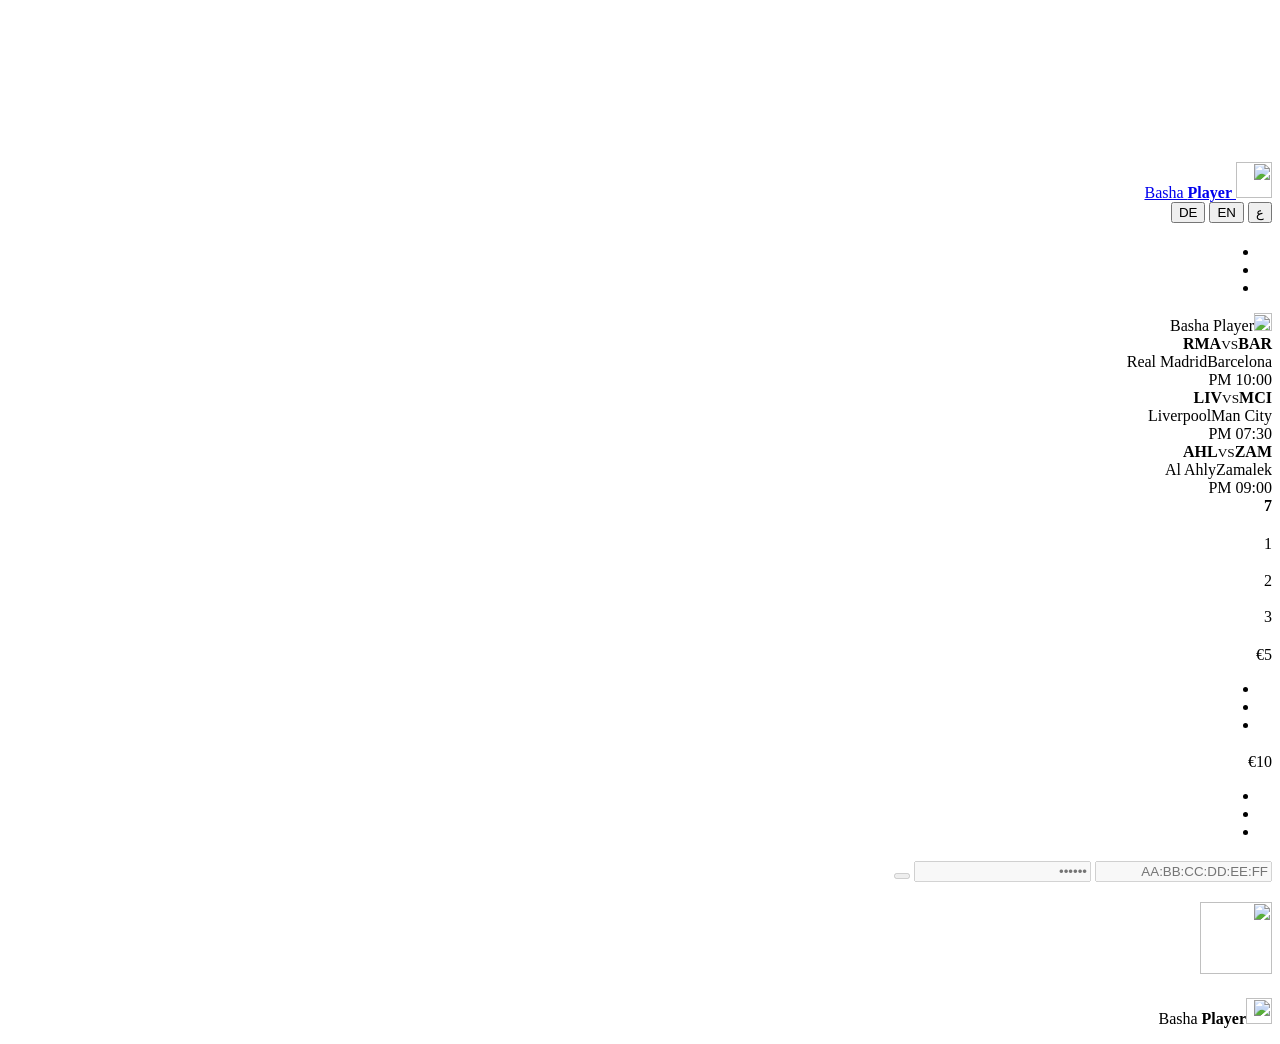
==== docs/site/index.html @ cc642417 "Landing page prototype: index.html" ====
<!doctype html>
<html lang="ar" dir="rtl">
<head>
<meta charset="utf-8">
<meta name="viewport" content="width=device-width, initial-scale=1, viewport-fit=cover">
<title>Basha Player | باشا بلاير</title>
<meta name="description" content="Basha Player: a premium IPTV player for your own playlist. 7 days free.">
<meta name="theme-color" content="#060A13">
<link rel="icon" href="logo.svg" type="image/svg+xml">
<link rel="preconnect" href="https://fonts.googleapis.com">
<link rel="preconnect" href="https://fonts.gstatic.com" crossorigin>
<link href="https://fonts.googleapis.com/css2?family=Cairo:wght@400;600;800;900&family=Inter:wght@400;600;800&display=swap" rel="stylesheet">
<link rel="stylesheet" href="style.css">
</head>
<body>
<script>if(location.search)document.documentElement.classList.add("nofx")</script>
<canvas id="bg" aria-hidden="true"></canvas>
<div class="grain" aria-hidden="true"></div>

<header class="nav" id="top">
  <a class="brand" href="#top" aria-label="Basha Player">
    <img src="logo.svg" alt="" width="36" height="36">
    <span>Basha <b>Player</b></span>
  </a>
  <nav class="links">
    <a href="#features" data-i18n="nav_features"></a>
    <a href="#how" data-i18n="nav_how"></a>
    <a href="#pricing" data-i18n="nav_pricing"></a>
    <a href="#faq" data-i18n="nav_faq"></a>
  </nav>
  <div class="tools">
    <div class="lang" role="group" aria-label="Language">
      <button type="button" data-lang="ar" class="on">ع</button>
      <button type="button" data-lang="en">EN</button>
      <button type="button" data-lang="de">DE</button>
    </div>
    <a class="btn btn-ghost sm" href="#activate" data-i18n="nav_activate"></a>
  </div>
</header>

<main id="home">
<section class="hero">
  <div class="hero-text reveal">
    <span class="pill"><i class="dot"></i><span data-i18n="hero_pill"></span></span>
    <h1><span data-i18n="hero_h1a"></span> <em data-i18n="hero_h1b"></em></h1>
    <p class="lead" data-i18n="hero_lead"></p>
    <div class="cta">
      <a class="btn btn-gold" href="https://files.instinct.com/9qezgj1qcyme-basha-player" data-i18n="cta_download"></a>
      <a class="btn btn-ghost" href="#features" data-i18n="cta_features"></a>
    </div>
    <ul class="mini">
      <li data-i18n="mini1"></li><li data-i18n="mini2"></li><li data-i18n="mini3"></li>
    </ul>
  </div>

  <div class="stage reveal" aria-hidden="true">
    <div class="glow"></div>
    <div class="phone" id="phone">
      <div class="screen">
        <div class="app-top">
          <div class="app-logo"><img src="logo.svg" alt="" width="18" height="18"><span>Basha Player</span></div>
          <div class="app-chips"><span class="on" data-i18n="chip_live"></span><span data-i18n="chip_movies"></span><span data-i18n="chip_series"></span></div>
          <div class="app-search"></div>
        </div>
        <div class="app-banner"><i></i><span data-i18n="app_banner"></span></div>
        <div class="app-title" data-i18n="app_today"></div>
        <div class="app-cards">
          <div class="mc live">
            <span class="badge" data-i18n="app_live"></span>
            <div class="teams"><b>RMA</b><small>VS</small><b>BAR</b></div>
            <div class="meta"><span>Real Madrid</span><span>Barcelona</span></div>
            <div class="time">10:00 PM</div>
          </div>
          <div class="mc">
            <div class="teams"><b>LIV</b><small>VS</small><b>MCI</b></div>
            <div class="meta"><span>Liverpool</span><span>Man City</span></div>
            <div class="time">07:30 PM</div>
          </div>
          <div class="mc">
            <div class="teams"><b>AHL</b><small>VS</small><b>ZAM</b></div>
            <div class="meta"><span>Al Ahly</span><span>Zamalek</span></div>
            <div class="time">09:00 PM</div>
          </div>
        </div>
        <div class="app-rows"><i></i><i></i><i></i><i></i><i></i></div>
      </div>
    </div>
    <div class="float f1"><b>7</b><span data-i18n="float_trial"></span></div>
    <div class="float f2"><span class="rd"></span><span data-i18n="float_live"></span></div>
  </div>
</section>

<section class="sec" id="features">
  <div class="sec-head reveal"><h2 data-i18n="feat_h"></h2><p data-i18n="feat_p"></p></div>
  <div class="grid" id="featGrid"></div>
</section>

<section class="sec" id="how">
  <div class="sec-head reveal"><h2 data-i18n="how_h"></h2></div>
  <div class="steps">
    <div class="step reveal"><span class="n">1</span><h3 data-i18n="s1_h"></h3><p data-i18n="s1_p"></p></div>
    <div class="step reveal"><span class="n">2</span><h3 data-i18n="s2_h"></h3><p data-i18n="s2_p"></p></div>
    <div class="step reveal"><span class="n">3</span><h3 data-i18n="s3_h"></h3><p data-i18n="s3_p"></p></div>
  </div>
</section>

<section class="sec" id="pricing">
  <div class="sec-head reveal"><h2 data-i18n="price_h"></h2><p data-i18n="price_p"></p></div>
  <div class="prices">
    <article class="plan reveal">
      <h3 data-i18n="plan1"></h3>
      <div class="amt"><span class="cur">€</span>5<small data-i18n="per_year"></small></div>
      <ul><li data-i18n="pl_a"></li><li data-i18n="pl_b"></li><li data-i18n="pl_c"></li></ul>
      <a class="btn btn-ghost" href="#activate" data-i18n="plan_cta"></a>
    </article>
    <article class="plan best reveal">
      <span class="ribbon" data-i18n="best"></span>
      <h3 data-i18n="plan2"></h3>
      <div class="amt"><span class="cur">€</span>10<small data-i18n="once"></small></div>
      <ul><li data-i18n="pl_a"></li><li data-i18n="pl_b"></li><li data-i18n="pl_d"></li></ul>
      <a class="btn btn-gold" href="#activate" data-i18n="plan_cta"></a>
    </article>
  </div>
  <p class="note reveal" data-i18n="price_note"></p>
</section>

<section class="sec" id="activate">
  <div class="act reveal">
    <h2 data-i18n="act_h"></h2>
    <p data-i18n="act_p"></p>
    <div class="fake">
      <label><span data-i18n="act_mac"></span><input type="text" disabled placeholder="AA:BB:CC:DD:EE:FF"></label>
      <label><span data-i18n="act_key"></span><input type="text" disabled placeholder="••••••"></label>
      <button type="button" class="btn btn-gold" disabled data-i18n="act_btn"></button>
    </div>
    <small class="soon" data-i18n="act_soon"></small>
  </div>
</section>

<section class="sec" id="faq">
  <div class="sec-head reveal"><h2 data-i18n="faq_h"></h2></div>
  <div class="faq reveal" id="faqList"></div>
</section>

<section class="sec dl">
  <div class="dl-card reveal">
    <img src="logo.svg" alt="" width="72" height="72">
    <h2 data-i18n="dl_h"></h2>
    <p data-i18n="dl_p"></p>
    <a class="btn btn-gold lg" href="https://files.instinct.com/9qezgj1qcyme-basha-player" data-i18n="cta_download"></a>
    <small data-i18n="dl_small"></small>
  </div>
</section>
</main>

<section class="legal" id="legal" hidden>
  <div class="legal-in">
    <a class="back" href="#top" data-i18n="legal_back"></a>
    <h2 data-i18n="legal_h"></h2>
    <p data-i18n="legal_ph"></p>
    <p data-i18n="legal_1"></p>
    <p data-i18n="legal_2"></p>
  </div>
</section>

<footer class="foot">
  <div class="brand"><img src="logo.svg" alt="" width="26" height="26"><span>Basha <b>Player</b></span></div>
  <p data-i18n="foot_note"></p>
  <a href="#legal" data-i18n="legal_h"></a>
</footer>

<script src="i18n.js"></script>
<script src="app.js"></script>
</body>
</html>
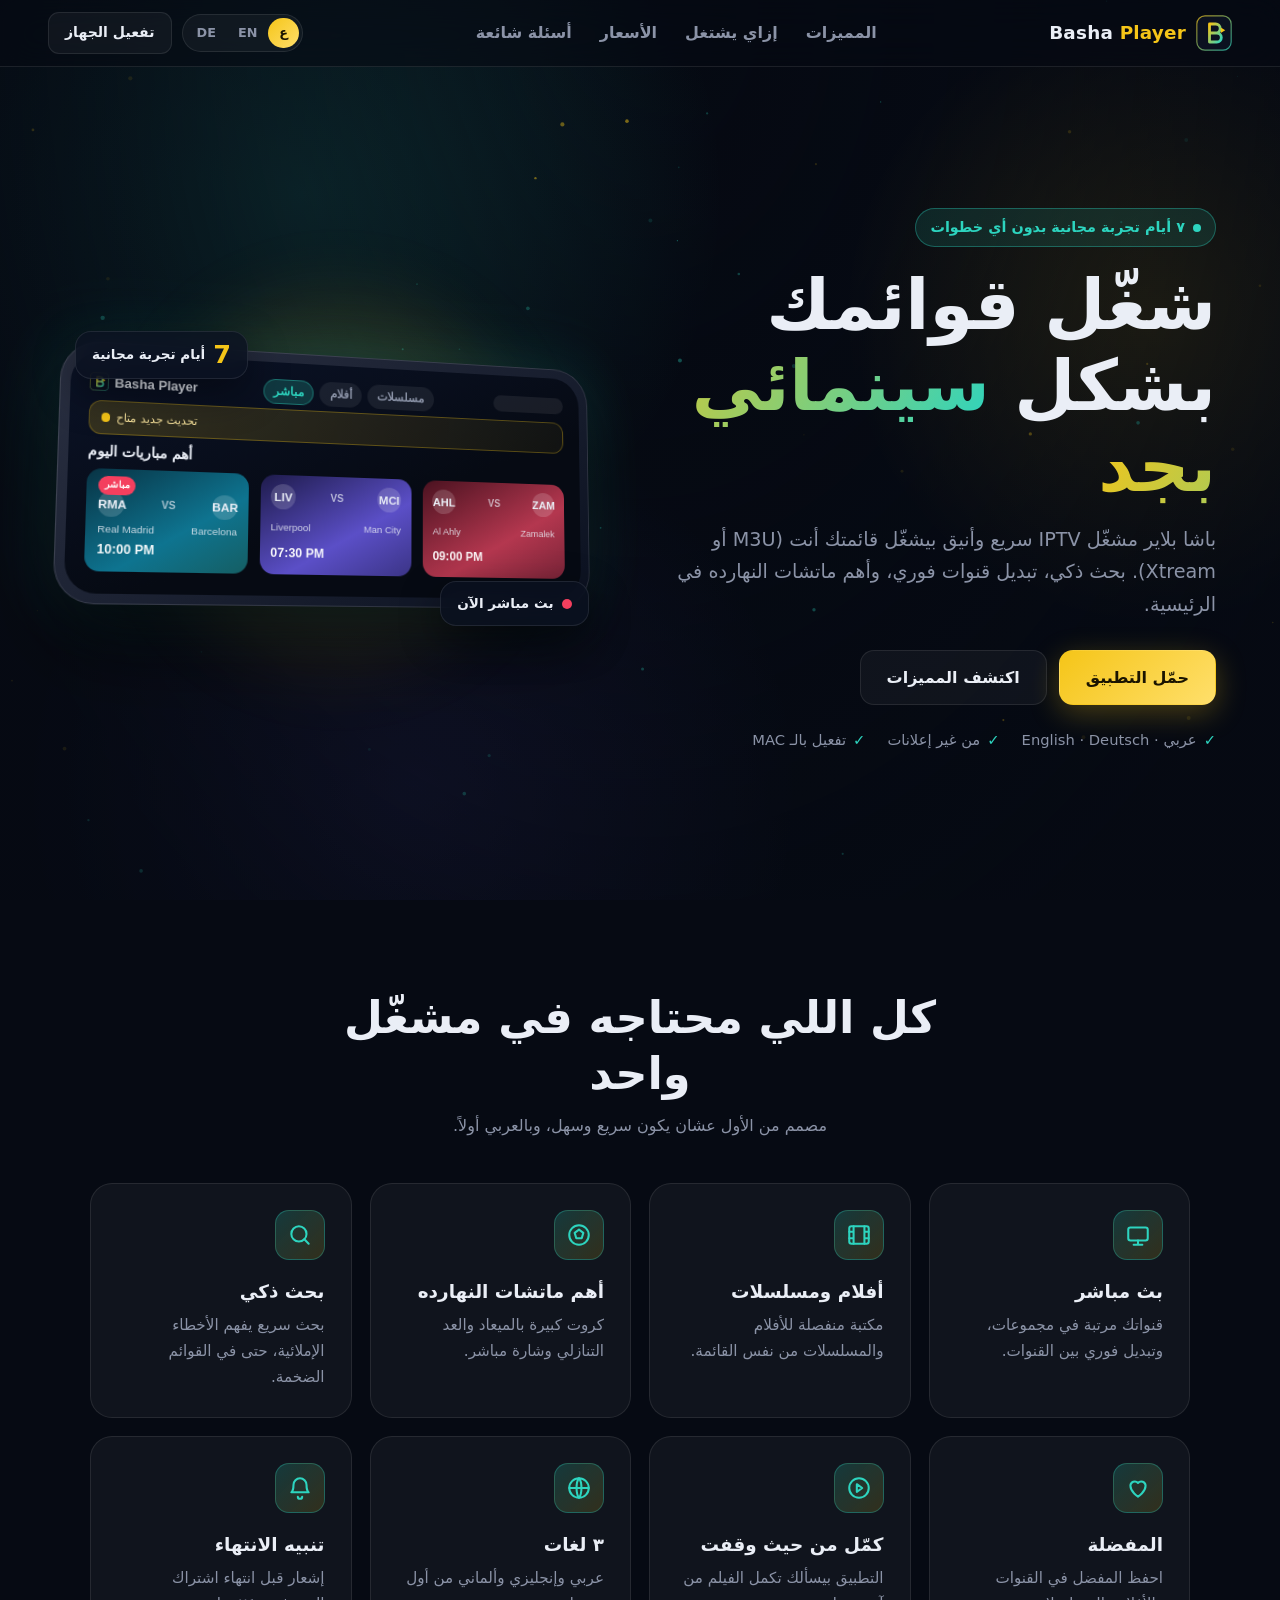
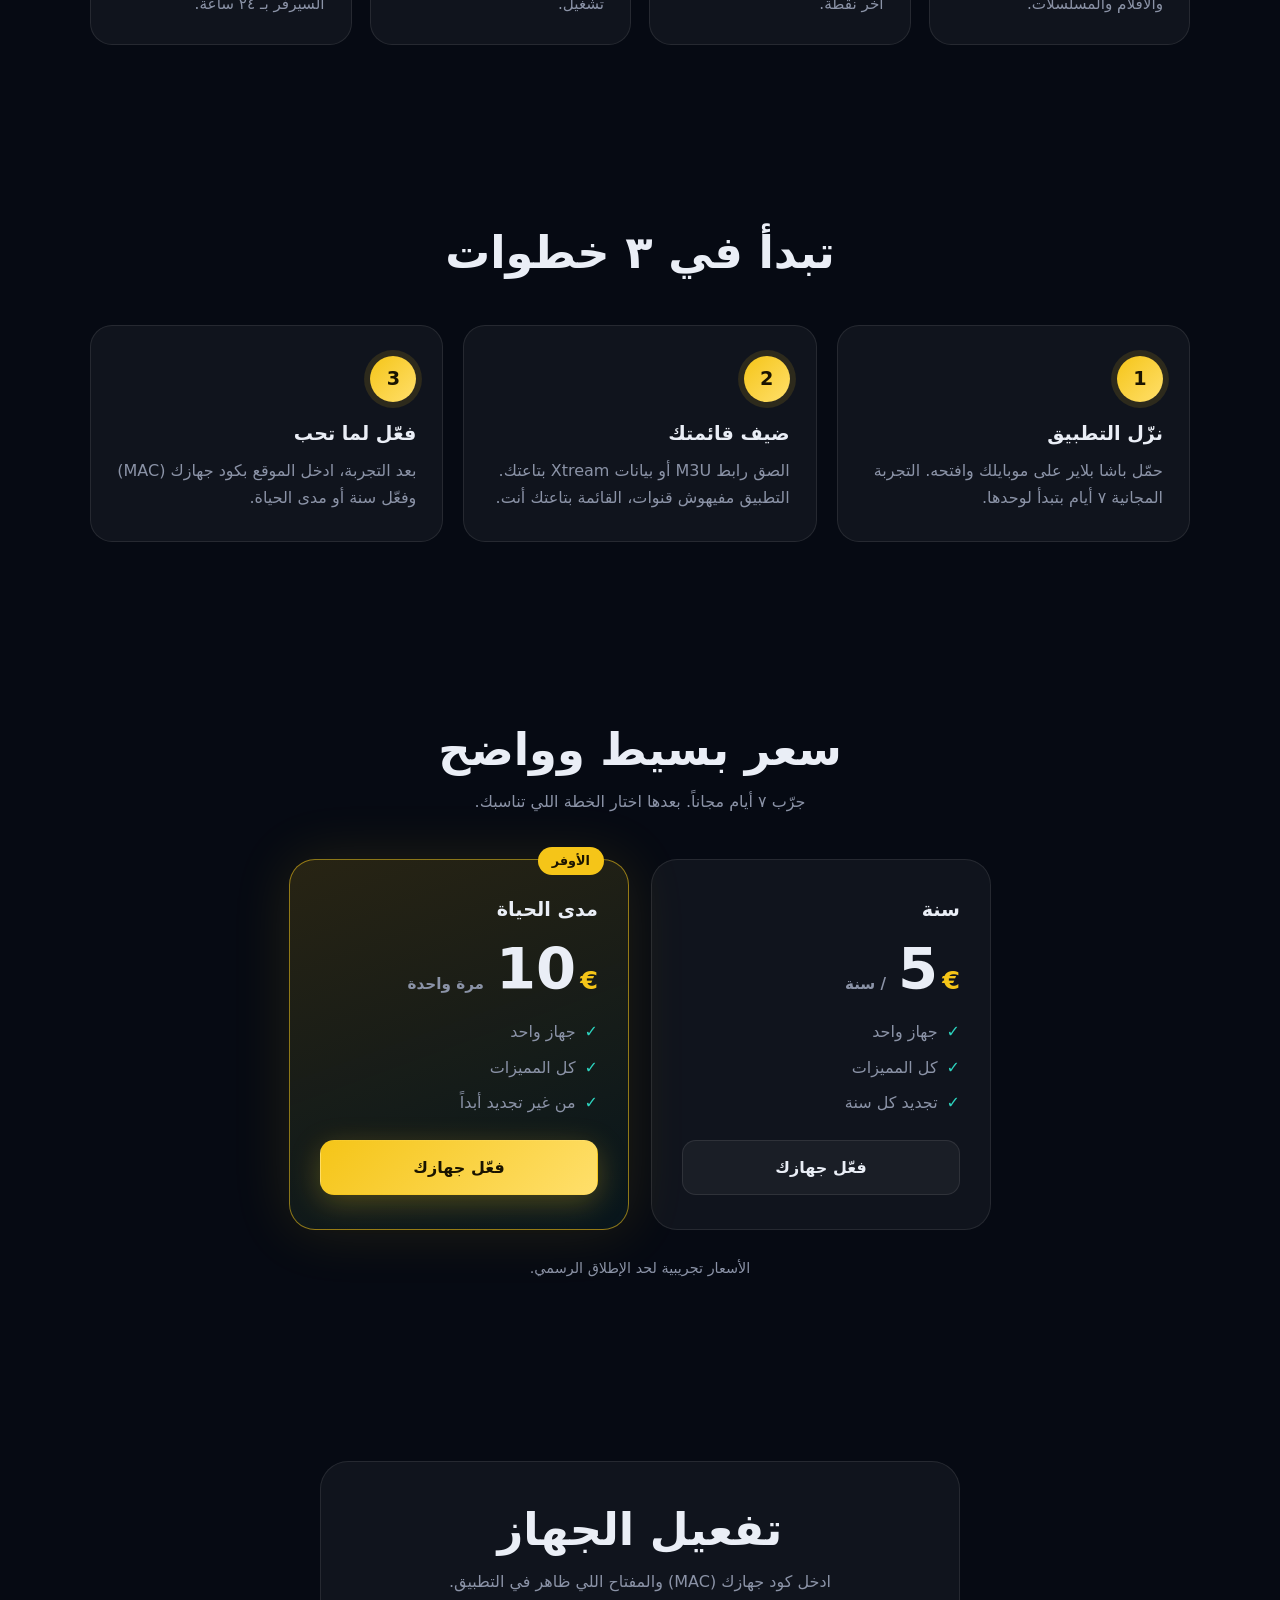
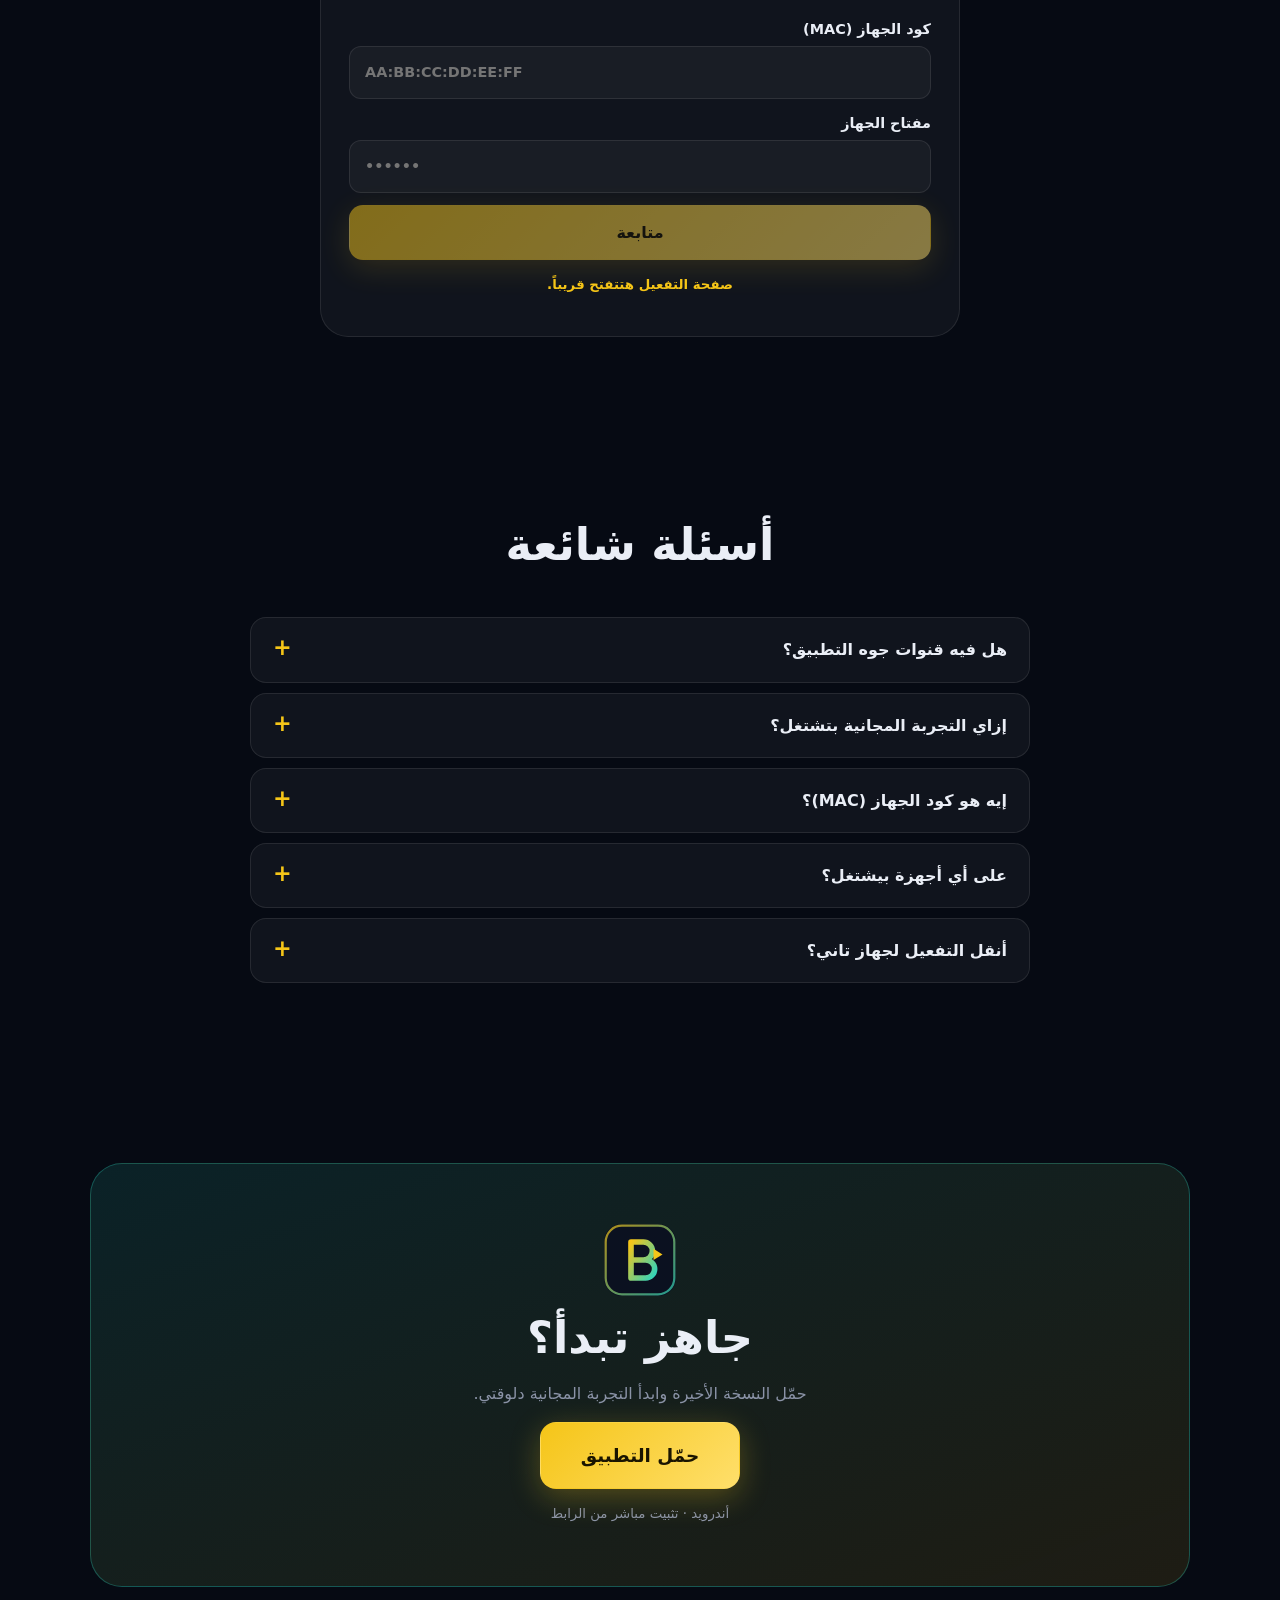
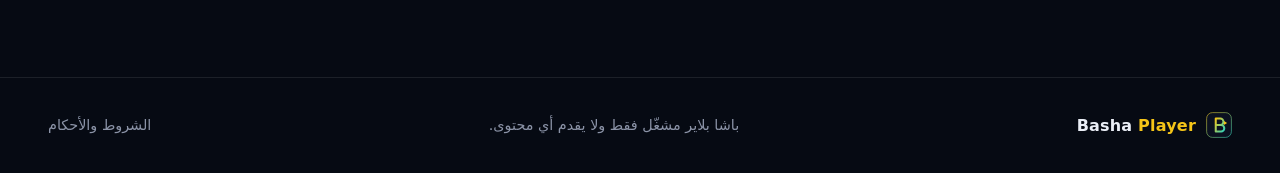
==== commit 1fb37a98: "Site v2 (no-IPTV copy, devices strip): index.html" ====
--- a/docs/site/index.html
+++ b/docs/site/index.html
@@ -4,7 +4,7 @@
 <meta charset="utf-8">
 <meta name="viewport" content="width=device-width, initial-scale=1, viewport-fit=cover">
 <title>Basha Player | باشا بلاير</title>
-<meta name="description" content="Basha Player: a premium IPTV player for your own playlist. 7 days free.">
+<meta name="description" content="Basha Player: a premium media player for your own playlists. 7 days free.">
 <meta name="theme-color" content="#060A13">
 <link rel="icon" href="logo.svg" type="image/svg+xml">
 <link rel="preconnect" href="https://fonts.googleapis.com">
@@ -90,6 +90,12 @@
   </div>
 </section>
 
+
+<section class="devices reveal" id="devices" aria-label="Compatible devices">
+  <p class="dev-h" data-i18n="dev_h"></p>
+  <div class="marquee"><div class="track" id="devTrack"></div></div>
+</section>
+
 <section class="sec" id="features">
   <div class="sec-head reveal"><h2 data-i18n="feat_h"></h2><p data-i18n="feat_p"></p></div>
   <div class="grid" id="featGrid"></div>
@@ -160,6 +166,7 @@
     <p data-i18n="legal_ph"></p>
     <p data-i18n="legal_1"></p>
     <p data-i18n="legal_2"></p>
+    <p data-i18n="legal_3"></p>
   </div>
 </section>
 
--- a/docs/site/style.css
+++ b/docs/site/style.css
@@ -0,0 +1,170 @@
+:root{--bg:#060A13;--text:#EAEEF6;--muted:#8B93A7;--teal:#2DD4BF;--teal2:#14B8A6;--gold:#F5C518;--red:#F43F5E;--panel:rgba(255,255,255,.045);--panel2:rgba(255,255,255,.07);--stroke:rgba(255,255,255,.09);--r:22px}
+*{box-sizing:border-box;margin:0;padding:0}
+html{scroll-behavior:smooth;scroll-padding-top:84px}
+body{background:var(--bg);color:var(--text);font-family:'Cairo','Inter',system-ui,sans-serif;line-height:1.7;overflow-x:hidden;-webkit-font-smoothing:antialiased}
+html[lang=en] body,html[lang=de] body{font-family:'Inter','Cairo',system-ui,sans-serif;line-height:1.6}
+a{color:inherit;text-decoration:none}
+#bg{position:fixed;inset:0;width:100%;height:100%;z-index:-2}
+.grain{position:fixed;inset:0;z-index:-1;pointer-events:none;background:radial-gradient(ellipse at 50% 0,rgba(6,10,19,0) 0,rgba(6,10,19,.65) 85%)}
+
+/* nav */
+.nav{position:fixed;top:0;inset-inline:0;z-index:20;display:flex;align-items:center;justify-content:space-between;gap:16px;padding:12px clamp(16px,4vw,48px);background:rgba(6,10,19,.55);backdrop-filter:blur(16px);-webkit-backdrop-filter:blur(16px);border-bottom:1px solid var(--stroke)}
+.brand{display:flex;align-items:center;gap:10px;font-weight:800;font-size:1.15rem;letter-spacing:.2px}
+.brand b{color:var(--gold)}
+.links{display:flex;gap:28px;font-weight:600;color:var(--muted)}
+.links a{transition:color .25s;position:relative}
+.links a:hover{color:var(--text)}
+.links a::after{content:"";position:absolute;inset-inline:0;bottom:-4px;height:2px;background:linear-gradient(90deg,var(--gold),var(--teal));transform:scaleX(0);transition:transform .3s}
+.links a:hover::after{transform:scaleX(1)}
+.tools{display:flex;align-items:center;gap:10px}
+.lang{display:flex;background:var(--panel);border:1px solid var(--stroke);border-radius:999px;padding:3px}
+.lang button{border:0;background:transparent;color:var(--muted);font:inherit;font-weight:800;font-size:.8rem;padding:4px 11px;border-radius:999px;cursor:pointer;transition:.25s}
+.lang button.on{background:linear-gradient(135deg,var(--gold),#ffdf6b);color:#1a1400}
+
+/* buttons */
+.btn{display:inline-flex;align-items:center;justify-content:center;gap:8px;font:inherit;font-weight:800;padding:13px 26px;border-radius:14px;border:1px solid var(--stroke);cursor:pointer;transition:transform .25s,box-shadow .25s,background .25s;position:relative;overflow:hidden}
+.btn.sm{padding:8px 16px;font-size:.88rem;border-radius:11px}
+.btn.lg{padding:17px 40px;font-size:1.15rem;border-radius:16px}
+.btn-gold{background:linear-gradient(135deg,var(--gold),#ffdf6b);color:#1a1400;border-color:transparent;box-shadow:0 8px 30px rgba(245,197,24,.28)}
+.btn-gold:hover{transform:translateY(-3px);box-shadow:0 14px 40px rgba(245,197,24,.42)}
+.btn-gold::after{content:"";position:absolute;top:0;inset-inline-start:-60%;width:40%;height:100%;background:linear-gradient(100deg,transparent,rgba(255,255,255,.55),transparent);transform:skewX(-20deg);animation:shine 3.6s infinite}
+@keyframes shine{0%{inset-inline-start:-60%}55%,100%{inset-inline-start:130%}}
+.btn-ghost{background:var(--panel);color:var(--text)}
+.btn-ghost:hover{background:var(--panel2);border-color:rgba(45,212,191,.45);transform:translateY(-3px)}
+.btn[disabled]{opacity:.5;cursor:not-allowed}
+
+/* hero */
+.hero{min-height:min(100svh,940px);display:grid;grid-template-columns:1.05fr 1fr;align-items:center;gap:32px;padding:120px clamp(16px,5vw,72px) 60px;max-width:1280px;margin:auto}
+.pill{display:inline-flex;align-items:center;gap:8px;padding:6px 14px;border-radius:999px;background:rgba(45,212,191,.12);border:1px solid rgba(45,212,191,.35);color:var(--teal);font-weight:700;font-size:.9rem}
+.dot{width:8px;height:8px;border-radius:50%;background:var(--teal);box-shadow:0 0 0 0 rgba(45,212,191,.7);animation:pulse 2s infinite}
+@keyframes pulse{70%{box-shadow:0 0 0 10px rgba(45,212,191,0)}100%{box-shadow:0 0 0 0 rgba(45,212,191,0)}}
+h1{font-size:clamp(2.3rem,5.6vw,4.4rem);line-height:1.15;font-weight:900;margin:18px 0 16px}
+h1 em{font-style:normal;background:linear-gradient(120deg,var(--gold),var(--teal));-webkit-background-clip:text;background-clip:text;color:transparent}
+.lead{color:var(--muted);font-size:clamp(1rem,1.5vw,1.2rem);max-width:34em}
+.cta{display:flex;flex-wrap:wrap;gap:12px;margin:28px 0 22px}
+.mini{list-style:none;display:flex;flex-wrap:wrap;gap:8px 22px;color:var(--muted);font-size:.92rem}
+.mini li::before{content:"✓";color:var(--teal);font-weight:900;margin-inline-end:7px}
+
+/* phone mock (landscape, like the app) */
+.stage{position:relative;display:grid;place-items:center;perspective:1200px}
+.glow{position:absolute;width:80%;aspect-ratio:1;border-radius:50%;background:radial-gradient(circle,rgba(45,212,191,.28),rgba(245,197,24,.12) 45%,transparent 70%);filter:blur(30px);animation:breathe 6s ease-in-out infinite}
+@keyframes breathe{50%{transform:scale(1.12);opacity:.8}}
+.phone{position:relative;width:min(560px,100%);aspect-ratio:19.5/9;border-radius:38px;padding:10px;background:linear-gradient(145deg,#2a3042,#0b1120);box-shadow:0 40px 80px rgba(0,0,0,.6),0 0 0 1px rgba(255,255,255,.12) inset,0 0 70px rgba(45,212,191,.18);transform:rotateY(-14deg) rotateX(6deg) rotateZ(-2deg);animation:floaty 7s ease-in-out infinite;transition:transform .2s}
+html[dir=rtl] .phone{transform:rotateY(14deg) rotateX(6deg) rotateZ(2deg)}
+@keyframes floaty{50%{translate:0 -14px}}
+.screen{height:100%;border-radius:30px;background:linear-gradient(160deg,#0b1328,#060A13 60%);padding:3.2% 3.5%;overflow:hidden;display:flex;flex-direction:column;gap:2.6%;direction:ltr;font-family:'Inter','Cairo',sans-serif;position:relative}
+.screen::after{content:"";position:absolute;inset:0;background:linear-gradient(115deg,transparent 30%,rgba(255,255,255,.08) 45%,transparent 60%);transform:translateX(-120%);animation:sweep 5s infinite}
+@keyframes sweep{60%,100%{transform:translateX(120%)}}
+.app-top{display:flex;align-items:center;justify-content:space-between;gap:8px;font-size:clamp(.5rem,1.3vw,.8rem)}
+.app-logo{display:flex;align-items:center;gap:5px;font-weight:800}
+.app-chips{display:flex;gap:6px}
+.app-chips span{padding:.25em .9em;border-radius:99px;background:var(--panel2);color:var(--muted);font-weight:700;font-size:.9em}
+.app-chips span.on{background:rgba(45,212,191,.2);color:var(--teal);box-shadow:0 0 0 1px rgba(45,212,191,.4) inset}
+.app-search{width:16%;height:1.4em;border-radius:99px;background:var(--panel2)}
+.app-banner{display:flex;align-items:center;gap:6px;padding:.5em .9em;border-radius:12px;background:linear-gradient(90deg,rgba(245,197,24,.18),rgba(245,197,24,.05));border:1px solid rgba(245,197,24,.3);font-size:clamp(.45rem,1.1vw,.7rem);color:#ffe9a0}
+.app-banner i{width:.8em;height:.8em;border-radius:50%;background:var(--gold);flex:none}
+.app-title{font-weight:800;font-size:clamp(.55rem,1.4vw,.85rem)}
+.app-cards{display:grid;grid-template-columns:repeat(3,1fr);gap:2.4%;flex:1}
+.mc{position:relative;border-radius:14px;padding:6% 7%;display:flex;flex-direction:column;justify-content:space-between;background:linear-gradient(150deg,#083344,#0E7490 60%,#155E63);overflow:hidden}
+.mc:nth-child(2){background:linear-gradient(150deg,#1E1B4B,#5B4FC7 60%,#3B3486)}
+.mc:nth-child(3){background:linear-gradient(150deg,#4A1220,#B4374F 60%,#7A2438)}
+.mc.live{padding-top:14%}.mc .teams{display:flex;align-items:center;justify-content:space-between;font-size:clamp(.6rem,1.9vw,1.05rem)}
+.mc .teams b{display:grid;place-items:center;width:2.1em;height:2.1em;border-radius:50%;background:rgba(255,255,255,.16);font-size:.7em;font-weight:800}
+.mc .teams small{opacity:.7;font-size:.6em;font-weight:700}
+.mc .meta{display:flex;justify-content:space-between;font-size:clamp(.4rem,.95vw,.62rem);opacity:.85;margin-top:3%}
+.mc .time{font-size:clamp(.5rem,1.2vw,.78rem);font-weight:800;color:#fff;opacity:.95}
+.badge{position:absolute;top:7%;inset-inline-start:7%;background:var(--red);color:#fff;font-size:clamp(.35rem,.9vw,.58rem);font-weight:800;padding:.15em .6em;border-radius:99px;animation:blink 1.4s infinite}
+@keyframes blink{50%{opacity:.55}}
+.app-rows{display:flex;gap:2%;height:12%}
+.app-rows i{flex:1;border-radius:9px;background:var(--panel2)}
+.float{position:absolute;display:flex;align-items:center;gap:8px;padding:10px 16px;border-radius:16px;background:rgba(11,17,32,.78);backdrop-filter:blur(12px);border:1px solid var(--stroke);box-shadow:0 14px 40px rgba(0,0,0,.45);font-weight:700;font-size:.85rem}
+.float b{font-size:1.6rem;font-weight:900;color:var(--gold);line-height:1}
+.f1{top:-9%;inset-inline-end:2%;animation:floaty 5s ease-in-out infinite}
+.f2{bottom:-8%;inset-inline-start:4%;animation:floaty 6s ease-in-out -2s infinite}
+.rd{width:10px;height:10px;border-radius:50%;background:var(--red);animation:blink 1.2s infinite}
+
+/* sections */
+.sec{max-width:1180px;margin:auto;padding:90px clamp(16px,4vw,40px)}
+.sec-head{text-align:center;max-width:640px;margin:0 auto 44px}
+h2{font-size:clamp(1.8rem,3.6vw,2.8rem);font-weight:900;line-height:1.25}
+.sec-head p{color:var(--muted);margin-top:10px}
+.grid{display:grid;grid-template-columns:repeat(auto-fit,minmax(250px,1fr));gap:18px}
+.card{padding:26px;border-radius:var(--r);background:var(--panel);border:1px solid var(--stroke);transition:transform .35s,border-color .35s,background .35s,box-shadow .35s;position:relative;overflow:hidden}
+.card::before{content:"";position:absolute;inset:0;background:radial-gradient(400px circle at var(--mx,50%) var(--my,0),rgba(45,212,191,.14),transparent 40%);opacity:0;transition:opacity .3s}
+.card:hover{transform:translateY(-6px);border-color:rgba(45,212,191,.4);box-shadow:0 20px 50px rgba(0,0,0,.4)}
+.card:hover::before{opacity:1}
+.ico{width:50px;height:50px;border-radius:14px;display:grid;place-items:center;background:linear-gradient(135deg,rgba(45,212,191,.2),rgba(245,197,24,.15));border:1px solid rgba(45,212,191,.3);margin-bottom:16px}
+.ico svg{width:26px;height:26px;stroke:var(--teal);fill:none;stroke-width:1.9;stroke-linecap:round;stroke-linejoin:round}
+.card h3{font-size:1.15rem;font-weight:800;margin-bottom:6px;position:relative}
+.card p{color:var(--muted);font-size:.95rem;position:relative}
+
+.steps{display:grid;grid-template-columns:repeat(auto-fit,minmax(240px,1fr));gap:20px;counter-reset:s}
+.step{padding:30px 26px;border-radius:var(--r);background:var(--panel);border:1px solid var(--stroke);position:relative}
+.step .n{display:grid;place-items:center;width:46px;height:46px;border-radius:50%;font-weight:900;font-size:1.2rem;color:#1a1400;background:linear-gradient(135deg,var(--gold),#ffdf6b);margin-bottom:16px;box-shadow:0 0 0 6px rgba(245,197,24,.12)}
+.step h3{font-weight:800;margin-bottom:6px;font-size:1.2rem}
+.step p{color:var(--muted)}
+
+.prices{display:grid;grid-template-columns:repeat(auto-fit,minmax(260px,340px));gap:22px;justify-content:center}
+.plan{padding:34px 30px;border-radius:26px;background:var(--panel);border:1px solid var(--stroke);position:relative;display:flex;flex-direction:column;gap:14px;transition:transform .35s}
+.plan:hover{transform:translateY(-6px)}
+.plan.best{background:linear-gradient(160deg,rgba(245,197,24,.14),rgba(45,212,191,.06));border-color:rgba(245,197,24,.55);box-shadow:0 0 60px rgba(245,197,24,.12)}
+.ribbon{position:absolute;top:-13px;inset-inline-start:24px;background:var(--gold);color:#1a1400;font-weight:800;font-size:.8rem;padding:3px 14px;border-radius:99px}
+.plan h3{font-size:1.2rem;font-weight:800}
+.amt{font-size:3.6rem;font-weight:900;line-height:1;display:flex;align-items:baseline;gap:4px}
+.amt .cur{font-size:1.6rem;color:var(--gold)}
+.amt small{font-size:.95rem;color:var(--muted);font-weight:600;margin-inline-start:8px}
+.plan ul{list-style:none;color:var(--muted);display:grid;gap:8px;margin:6px 0 10px}
+.plan li::before{content:"✓";color:var(--teal);font-weight:900;margin-inline-end:9px}
+.note{text-align:center;color:var(--muted);font-size:.9rem;margin-top:26px}
+
+.act{max-width:640px;margin:auto;text-align:center;padding:40px 28px;border-radius:28px;background:var(--panel);border:1px solid var(--stroke)}
+.act p{color:var(--muted);margin:10px 0 22px}
+.fake{display:grid;gap:12px;text-align:start}
+.fake label{display:grid;gap:5px;font-weight:700;font-size:.9rem}
+.fake input{font:inherit;direction:ltr;text-align:start;padding:13px 15px;border-radius:12px;border:1px solid var(--stroke);background:rgba(255,255,255,.04);color:var(--text)}
+.soon{display:block;margin-top:14px;color:var(--gold);font-weight:700}
+
+.faq{max-width:780px;margin:auto;display:grid;gap:10px}
+details{border-radius:16px;background:var(--panel);border:1px solid var(--stroke);transition:border-color .3s}
+details[open]{border-color:rgba(45,212,191,.4)}
+summary{cursor:pointer;list-style:none;padding:18px 22px;font-weight:800;display:flex;justify-content:space-between;gap:12px}
+summary::-webkit-details-marker{display:none}
+summary::after{content:"+";color:var(--gold);font-size:1.4rem;line-height:1;transition:transform .3s}
+details[open] summary::after{transform:rotate(45deg)}
+details p{padding:0 22px 20px;color:var(--muted)}
+
+.dl-card{text-align:center;padding:60px 24px;border-radius:32px;background:linear-gradient(160deg,rgba(45,212,191,.12),rgba(245,197,24,.1));border:1px solid rgba(45,212,191,.3);display:grid;gap:14px;justify-items:center}
+.dl-card img{animation:floaty 5s ease-in-out infinite}
+.dl-card p{color:var(--muted);max-width:30em}
+.dl-card small{color:var(--muted)}
+
+.legal{max-width:760px;margin:auto;padding:120px 20px 80px}
+.legal[hidden]{display:none}
+.legal h2{margin:18px 0}
+.legal p{color:var(--muted);margin-bottom:14px}
+.back{color:var(--teal);font-weight:700}
+.foot{border-top:1px solid var(--stroke);padding:34px clamp(16px,4vw,48px);display:flex;flex-wrap:wrap;gap:14px 28px;align-items:center;justify-content:space-between;color:var(--muted);font-size:.9rem}
+.foot .brand{color:var(--text);font-size:1rem}
+
+/* reveal */
+.reveal{opacity:0;transform:translateY(34px);transition:opacity .9s cubic-bezier(.2,.7,.2,1),transform .9s cubic-bezier(.2,.7,.2,1)}
+.reveal.in{opacity:1;transform:none}
+
+@media (max-width:900px){
+  .hero{grid-template-columns:1fr;padding-top:104px;text-align:center}
+  .lead{margin-inline:auto}.cta,.mini{justify-content:center}
+  .links{display:none}
+  .phone{transform:rotateX(4deg)!important;width:min(480px,92%)}
+  .f1{inset-inline-end:2%}.f2{inset-inline-start:2%}
+}
+@media (max-width:520px){
+  .phone{aspect-ratio:19.5/11!important;border-radius:28px;padding:7px}.screen{border-radius:22px}
+  .tools .btn{display:none}
+  .btn.lg{width:100%}
+  .float{font-size:.75rem;padding:8px 12px}.float b{font-size:1.2rem}
+}
+@media (prefers-reduced-motion:reduce){
+  *,*::before,*::after{animation:none!important;transition:none!important}
+  .reveal{opacity:1;transform:none}
+}
+.nofx .reveal{opacity:1!important;transform:none!important;transition:none!important}
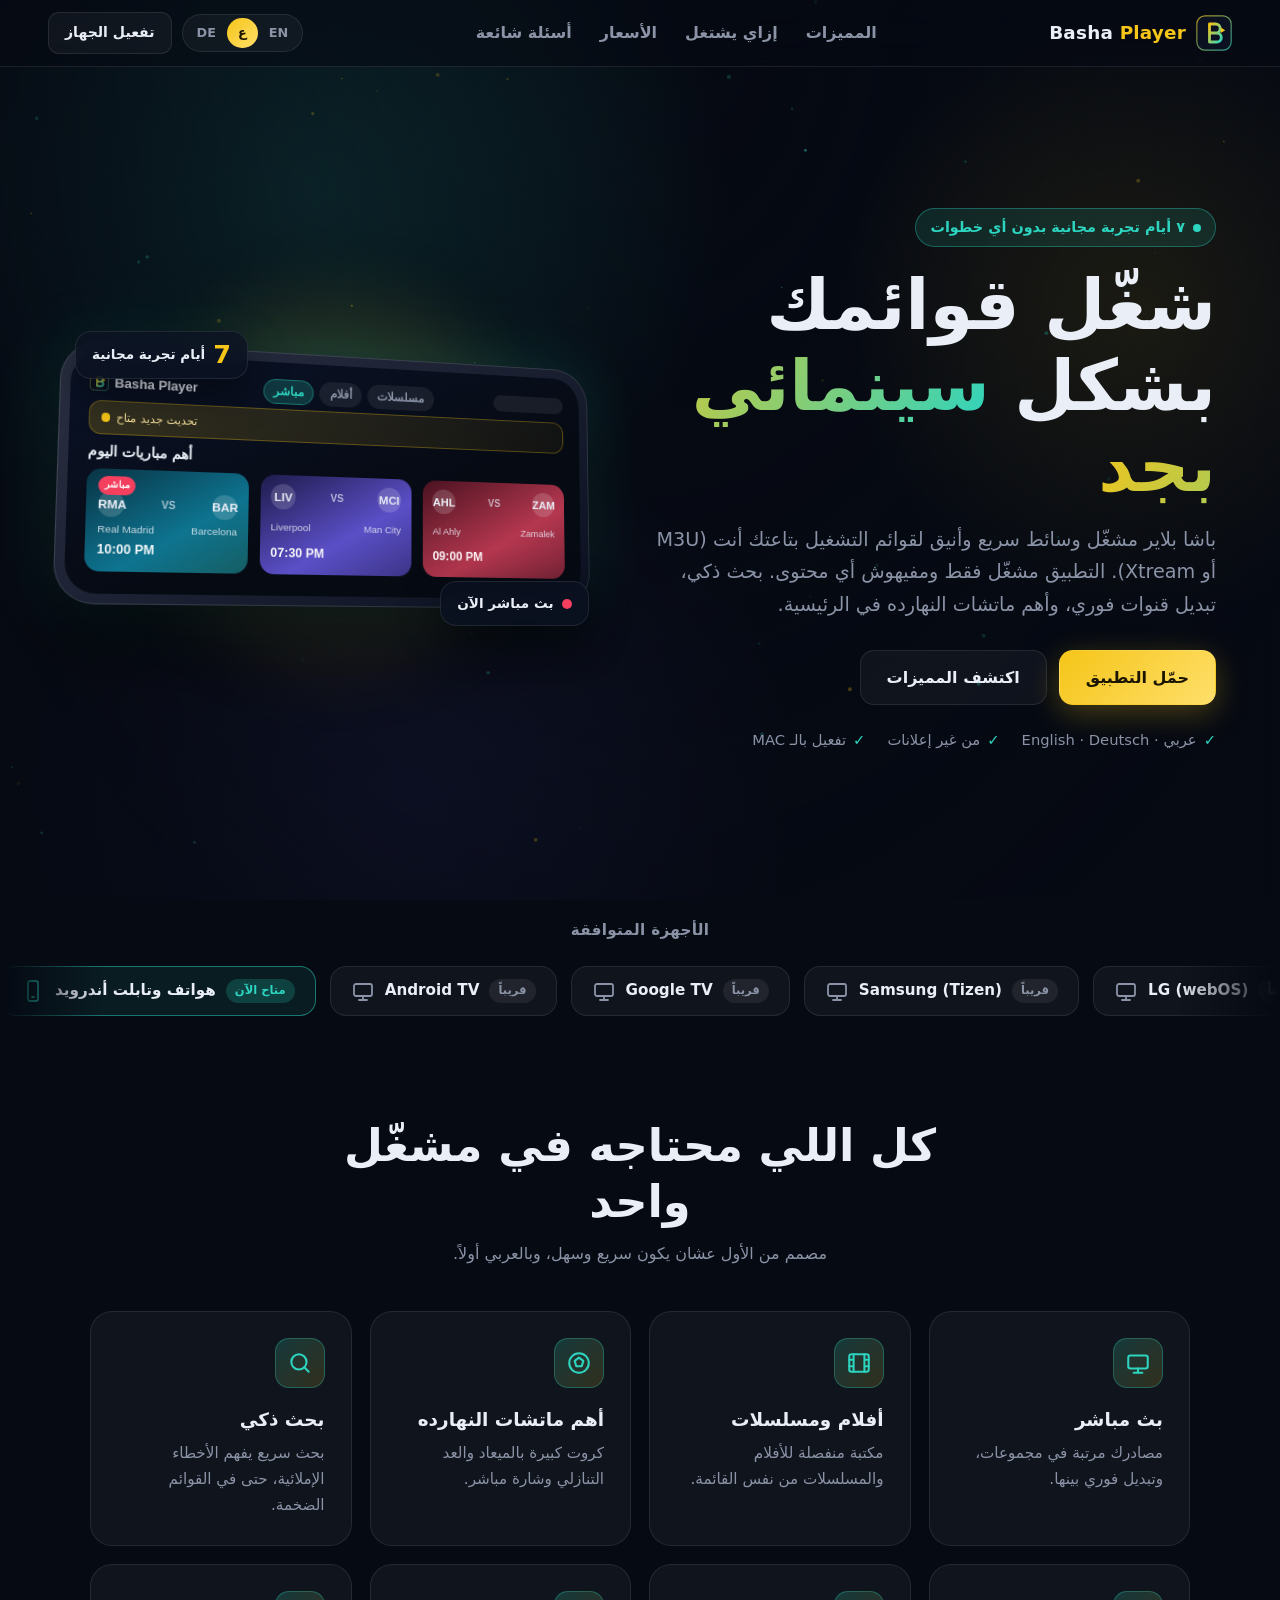
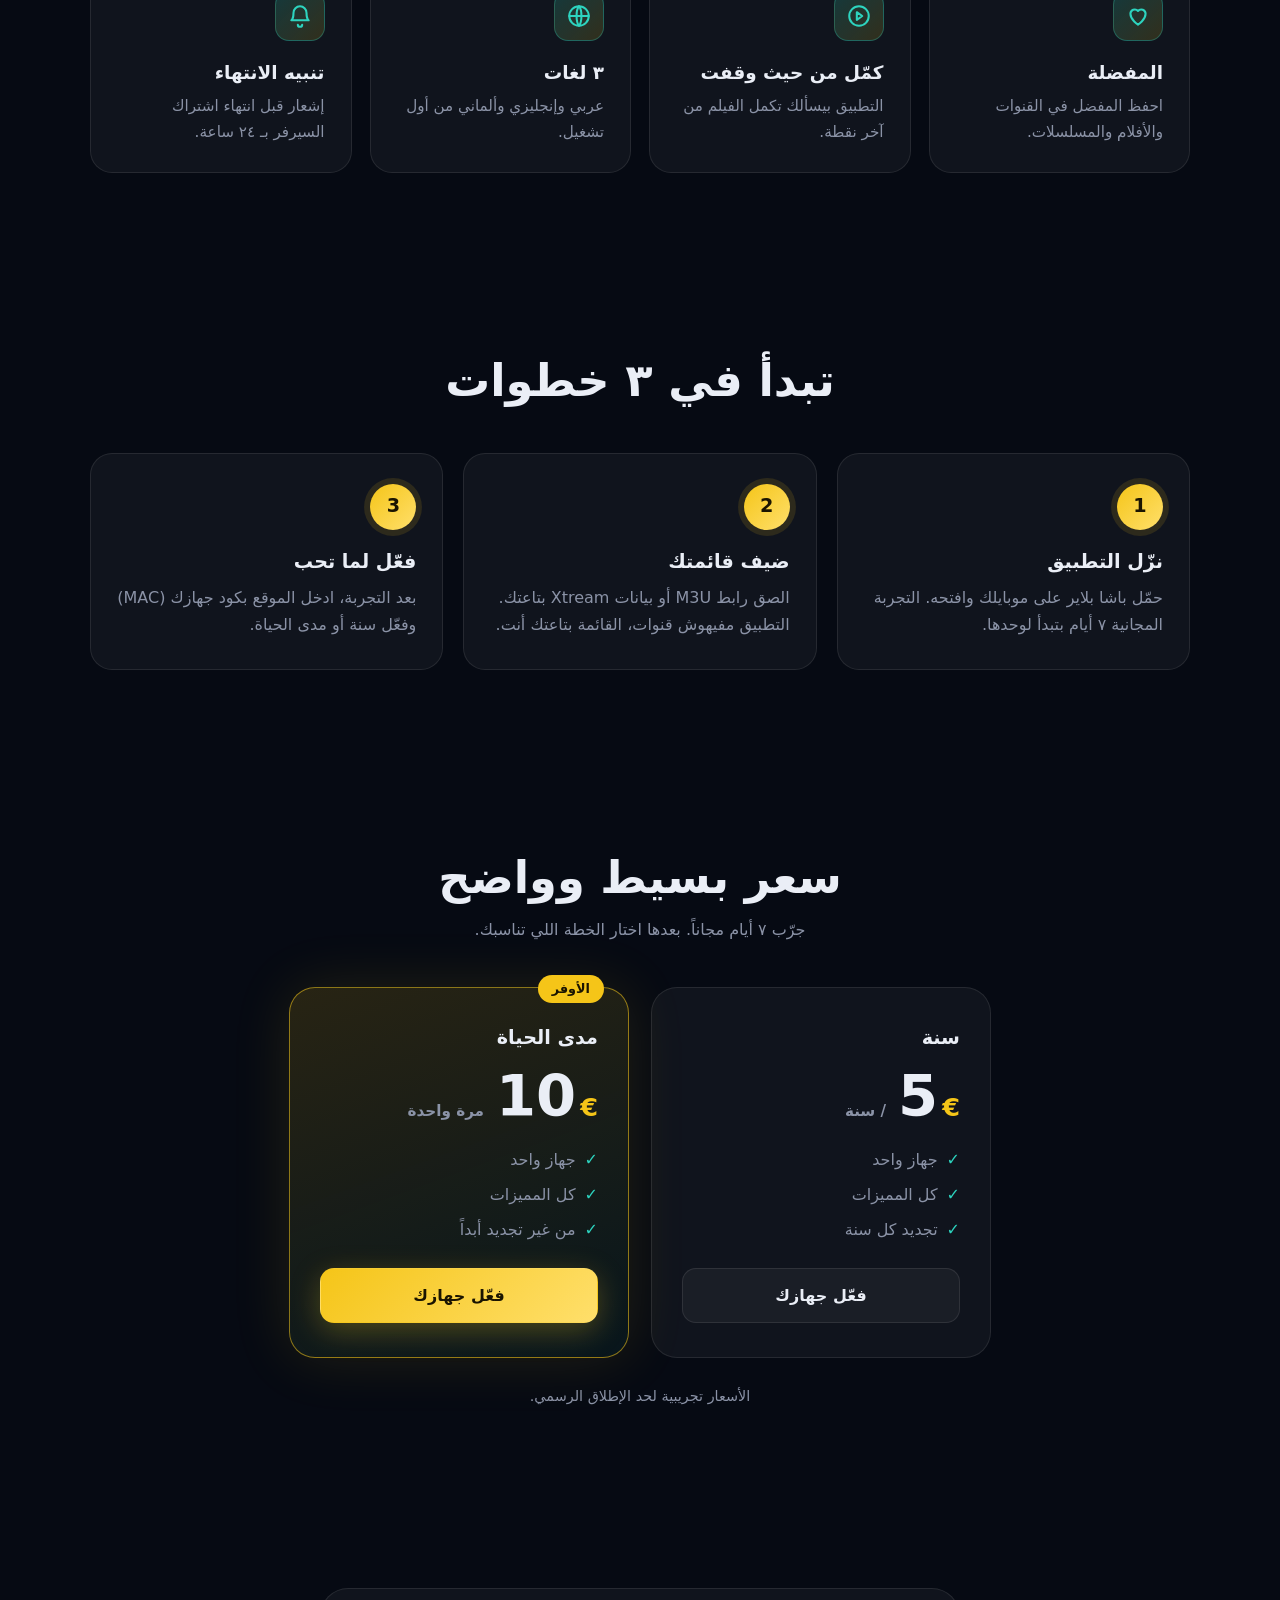
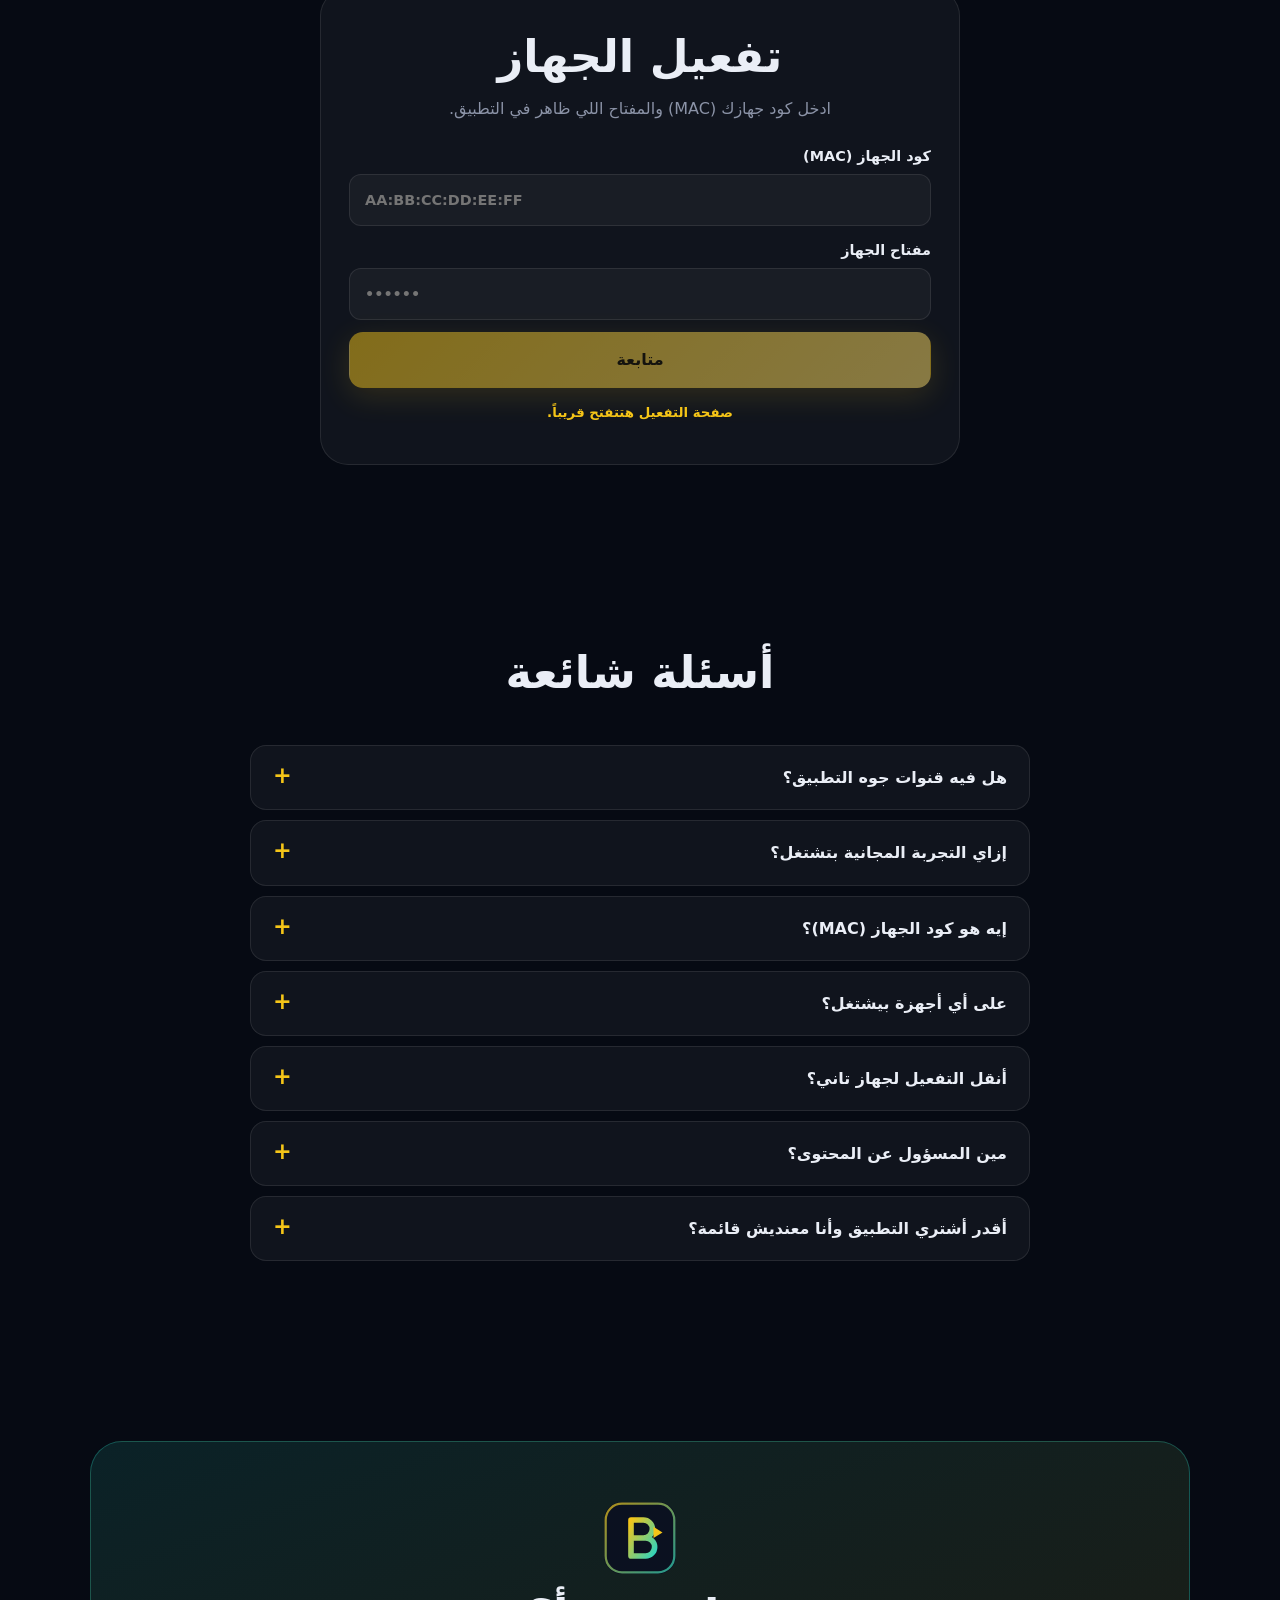
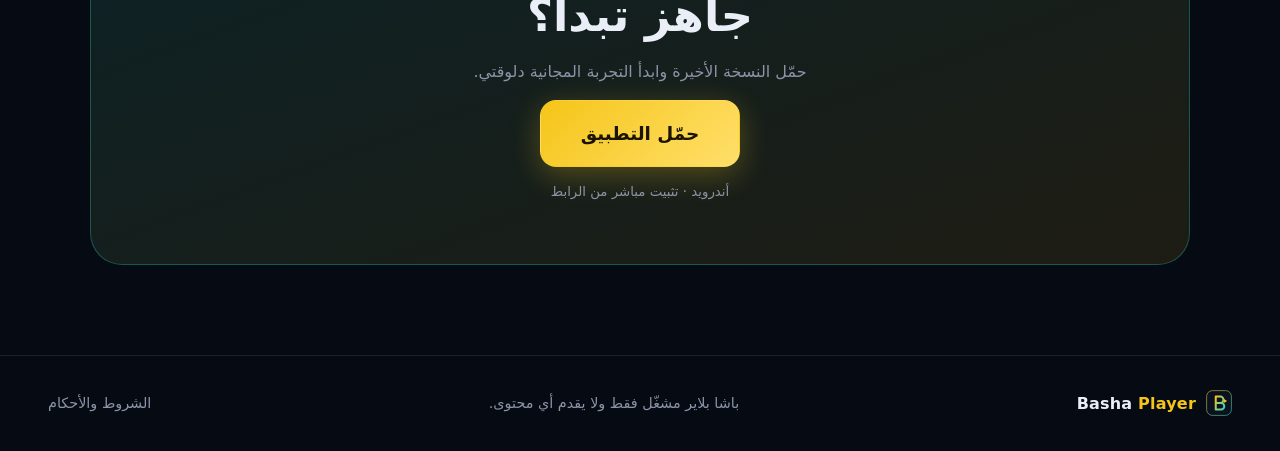
==== commit 167d17f8: "Site v3 (EN default, LTR on load): index.html" ====
--- a/docs/site/index.html
+++ b/docs/site/index.html
@@ -1,5 +1,5 @@
 <!doctype html>
-<html lang="ar" dir="rtl">
+<html lang="en" dir="ltr">
 <head>
 <meta charset="utf-8">
 <meta name="viewport" content="width=device-width, initial-scale=1, viewport-fit=cover">
@@ -30,8 +30,8 @@
   </nav>
   <div class="tools">
     <div class="lang" role="group" aria-label="Language">
-      <button type="button" data-lang="ar" class="on">ع</button>
-      <button type="button" data-lang="en">EN</button>
+      <button type="button" data-lang="en" class="on">EN</button>
+      <button type="button" data-lang="ar">ع</button>
       <button type="button" data-lang="de">DE</button>
     </div>
     <a class="btn btn-ghost sm" href="#activate" data-i18n="nav_activate"></a>
--- a/docs/site/style.css
+++ b/docs/site/style.css
@@ -146,6 +146,20 @@
 .foot{border-top:1px solid var(--stroke);padding:34px clamp(16px,4vw,48px);display:flex;flex-wrap:wrap;gap:14px 28px;align-items:center;justify-content:space-between;color:var(--muted);font-size:.9rem}
 .foot .brand{color:var(--text);font-size:1rem}
 
+/* devices marquee */
+.devices{padding:18px 0 6px;text-align:center}
+.dev-h{color:var(--muted);font-weight:700;font-size:.95rem;margin-bottom:16px;letter-spacing:.3px}
+.marquee{overflow:hidden;direction:ltr;-webkit-mask-image:linear-gradient(90deg,transparent,#000 8%,#000 92%,transparent);mask-image:linear-gradient(90deg,transparent,#000 8%,#000 92%,transparent)}
+.track{display:flex;gap:14px;width:max-content;animation:scroll 38s linear infinite;padding:6px 0}
+.marquee:hover .track{animation-play-state:paused}
+@keyframes scroll{to{transform:translateX(-50%)}}
+.dev{display:flex;align-items:center;gap:10px;padding:11px 20px;border-radius:16px;background:var(--panel);border:1px solid var(--stroke);white-space:nowrap;direction:auto}
+.dev svg{width:24px;height:24px;stroke:var(--muted);fill:none;stroke-width:1.8;stroke-linecap:round;stroke-linejoin:round}
+.dev b{font-weight:800;font-size:.95rem}
+.dev em{font-style:normal;font-size:.72rem;font-weight:800;padding:2px 9px;border-radius:99px;background:var(--panel2);color:var(--muted)}
+.dev.now{border-color:rgba(45,212,191,.5);background:rgba(45,212,191,.09)}
+.dev.now svg{stroke:var(--teal)}
+.dev.now em{background:rgba(45,212,191,.2);color:var(--teal)}
 /* reveal */
 .reveal{opacity:0;transform:translateY(34px);transition:opacity .9s cubic-bezier(.2,.7,.2,1),transform .9s cubic-bezier(.2,.7,.2,1)}
 .reveal.in{opacity:1;transform:none}
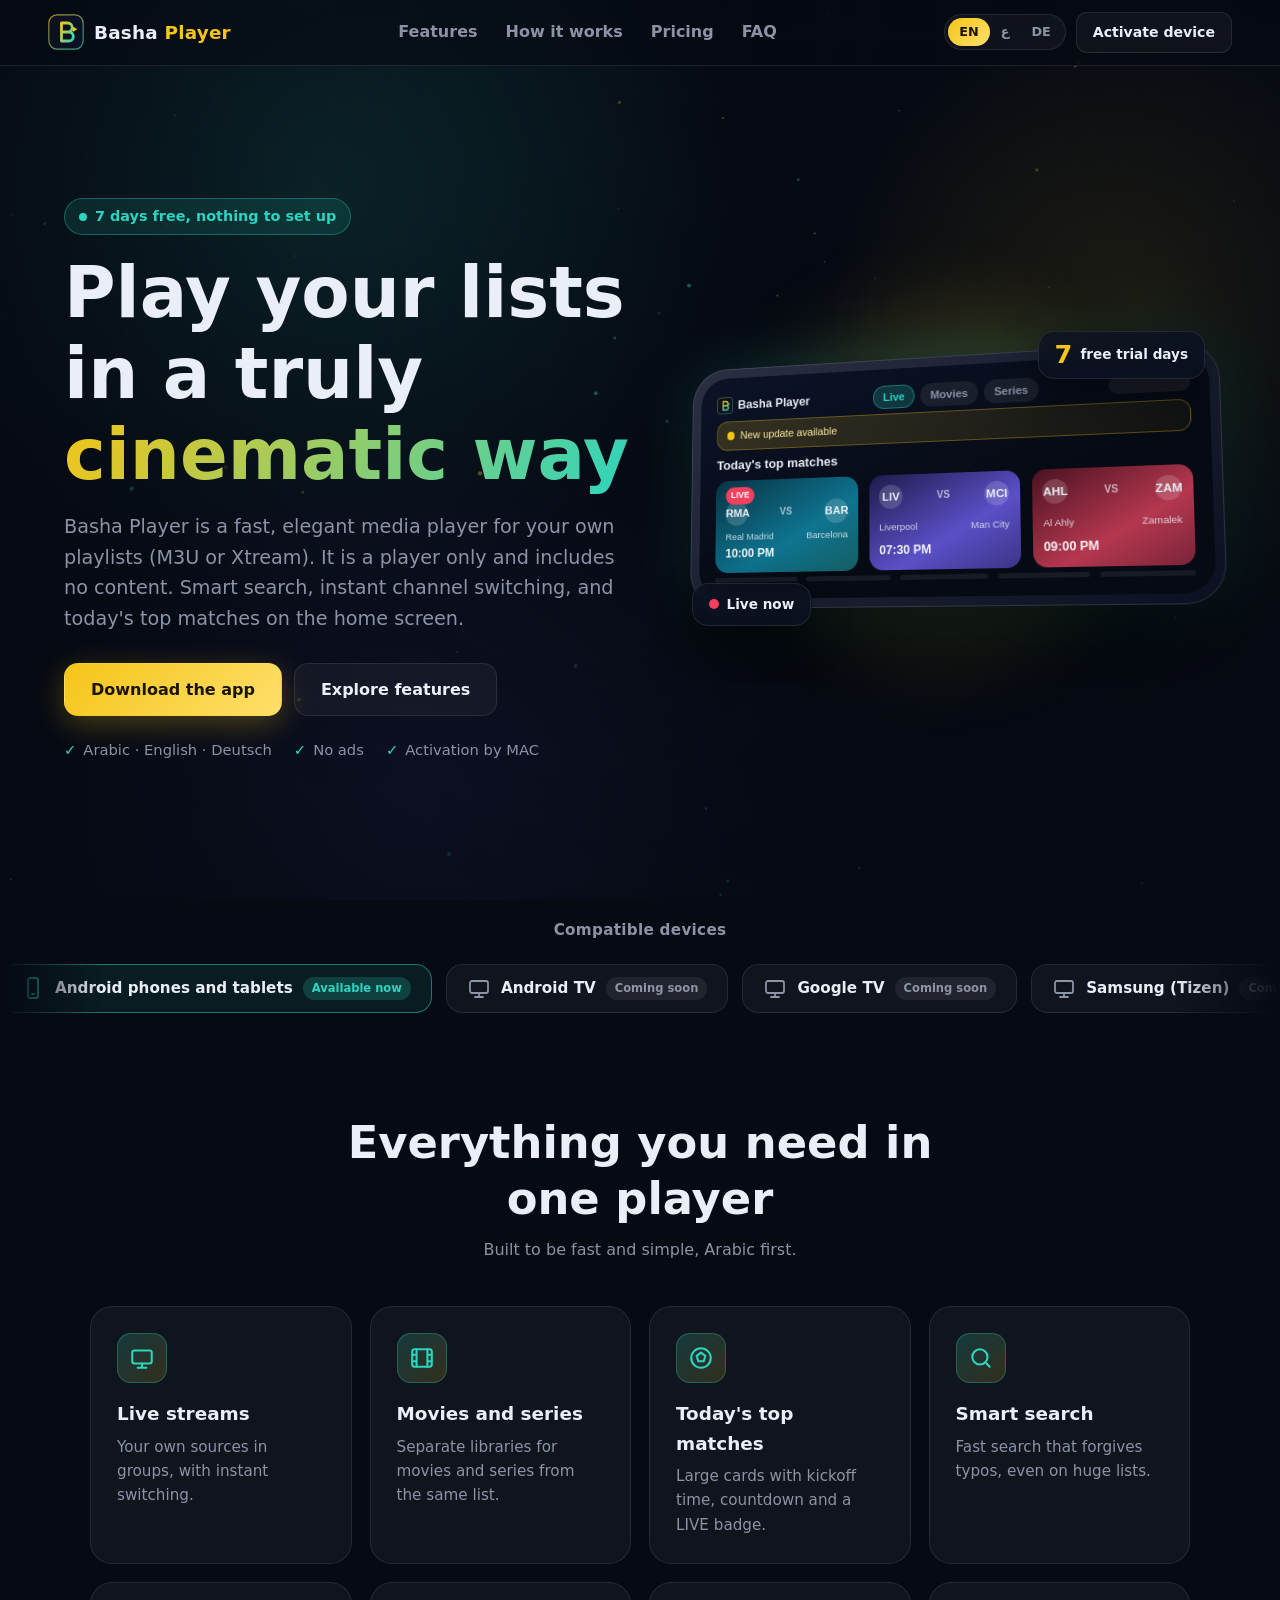
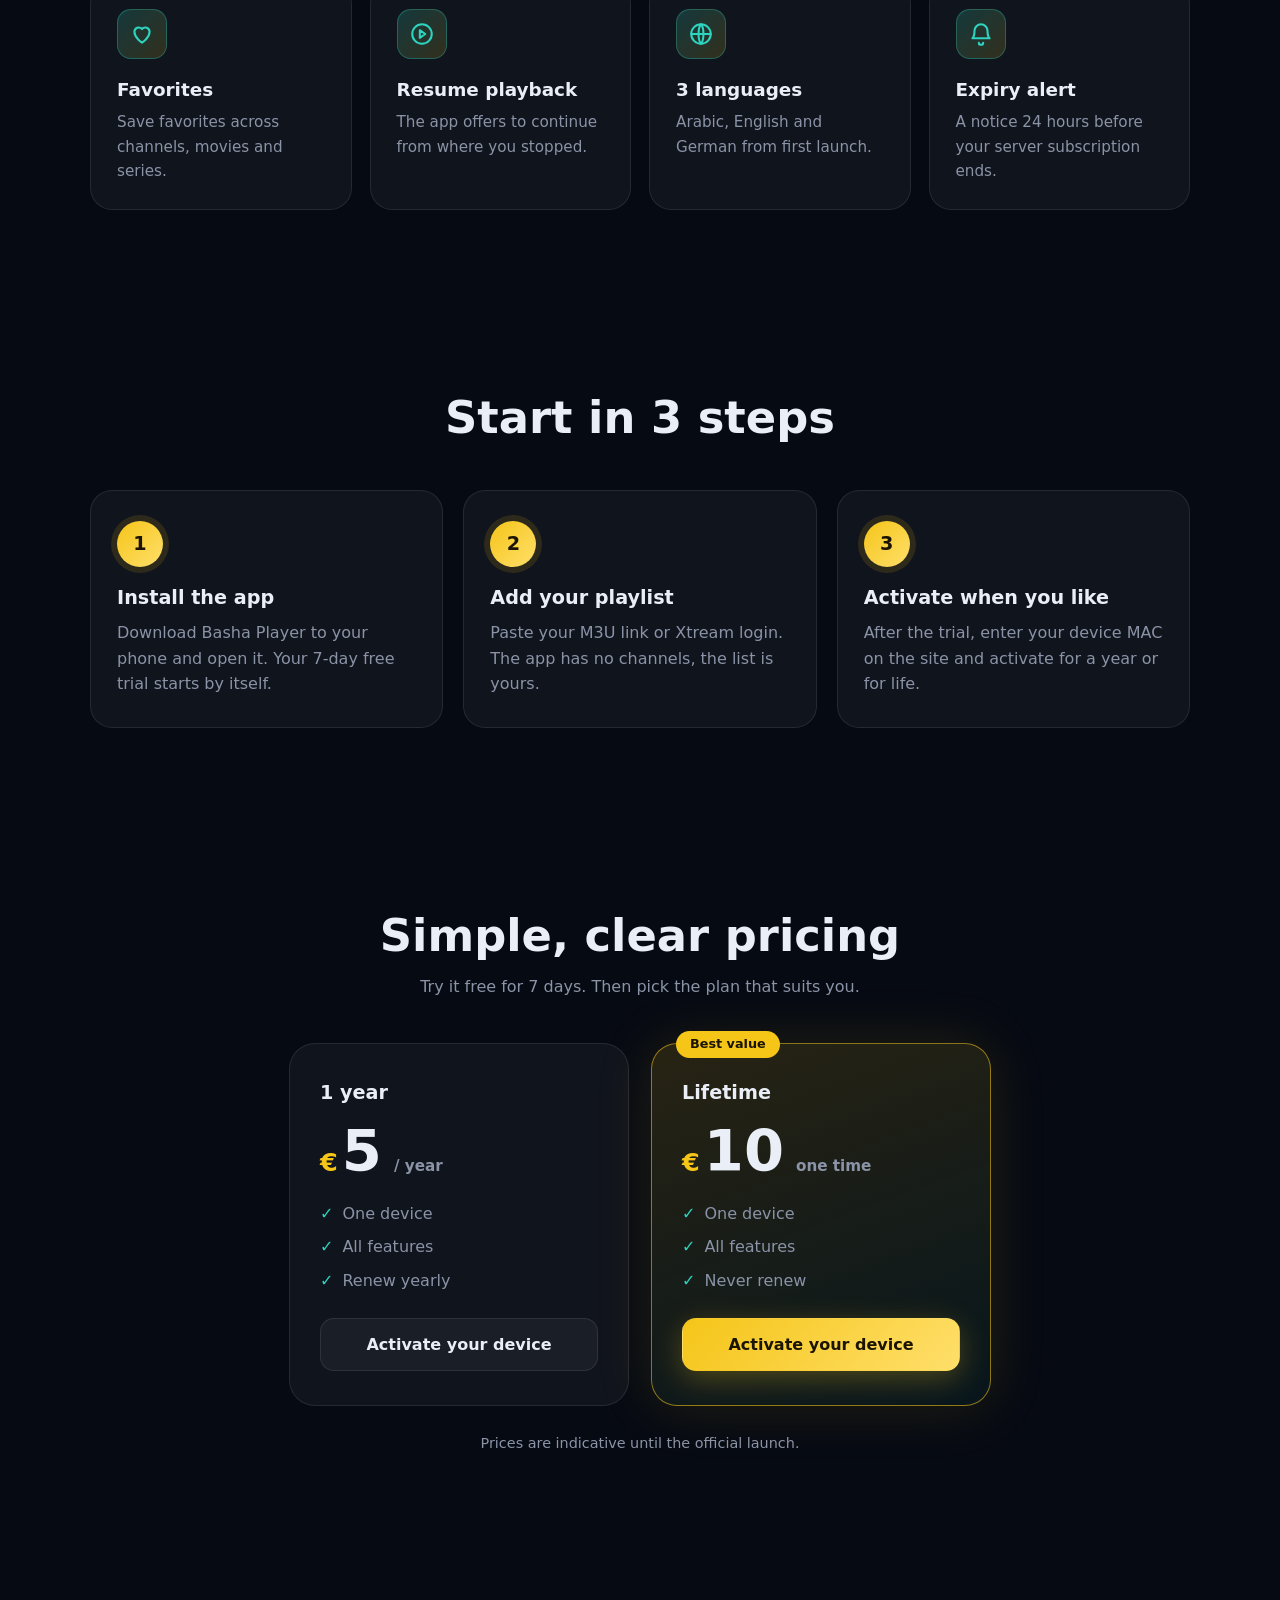
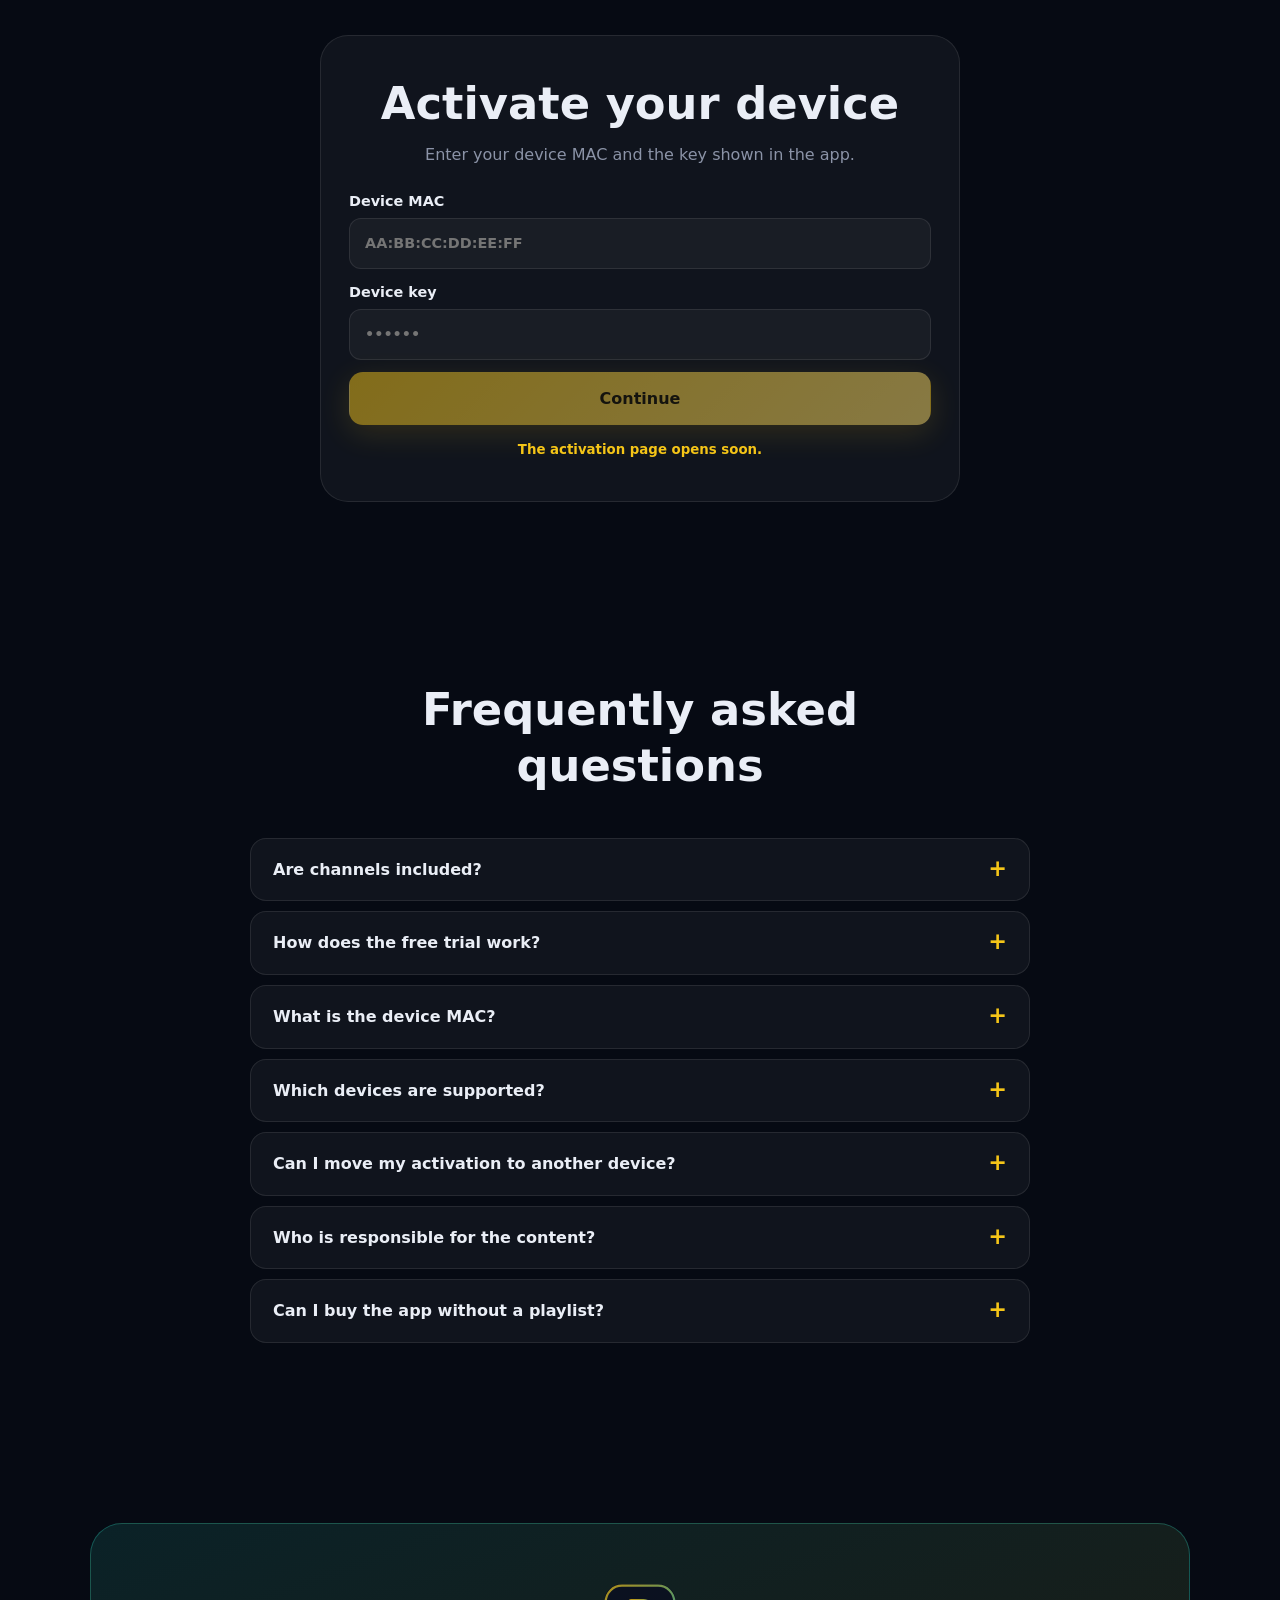
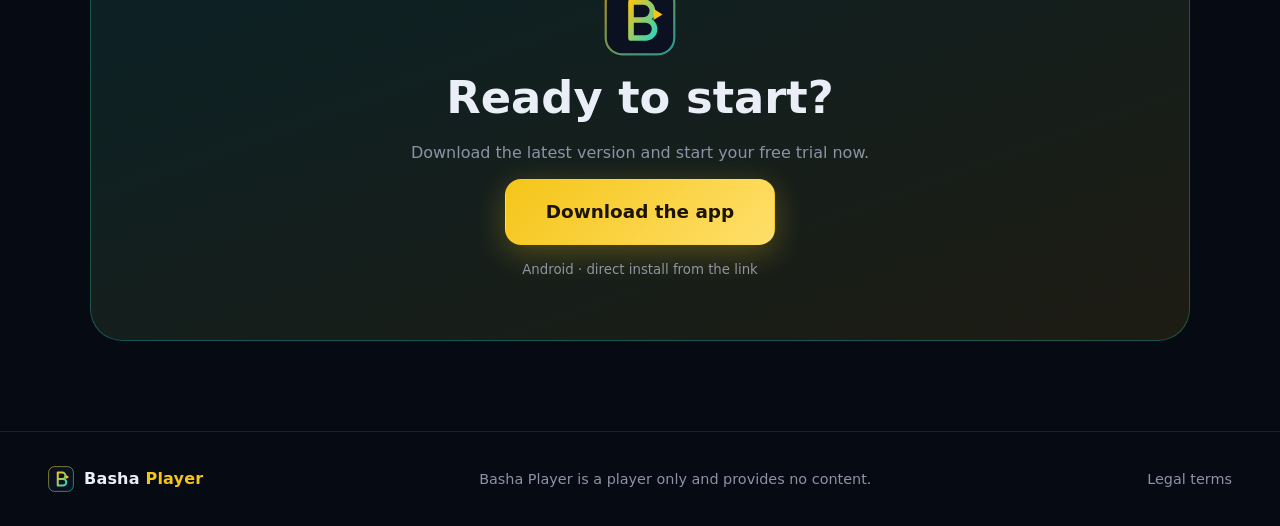
==== commit ae3fe544: "Site v4 (activate+pay prototype): index.html" ====
--- a/docs/site/index.html
+++ b/docs/site/index.html
@@ -34,7 +34,7 @@
       <button type="button" data-lang="ar">ع</button>
       <button type="button" data-lang="de">DE</button>
     </div>
-    <a class="btn btn-ghost sm" href="#activate" data-i18n="nav_activate"></a>
+    <a class="btn btn-ghost sm" href="activate.html" data-i18n="nav_activate"></a>
   </div>
 </header>
 
